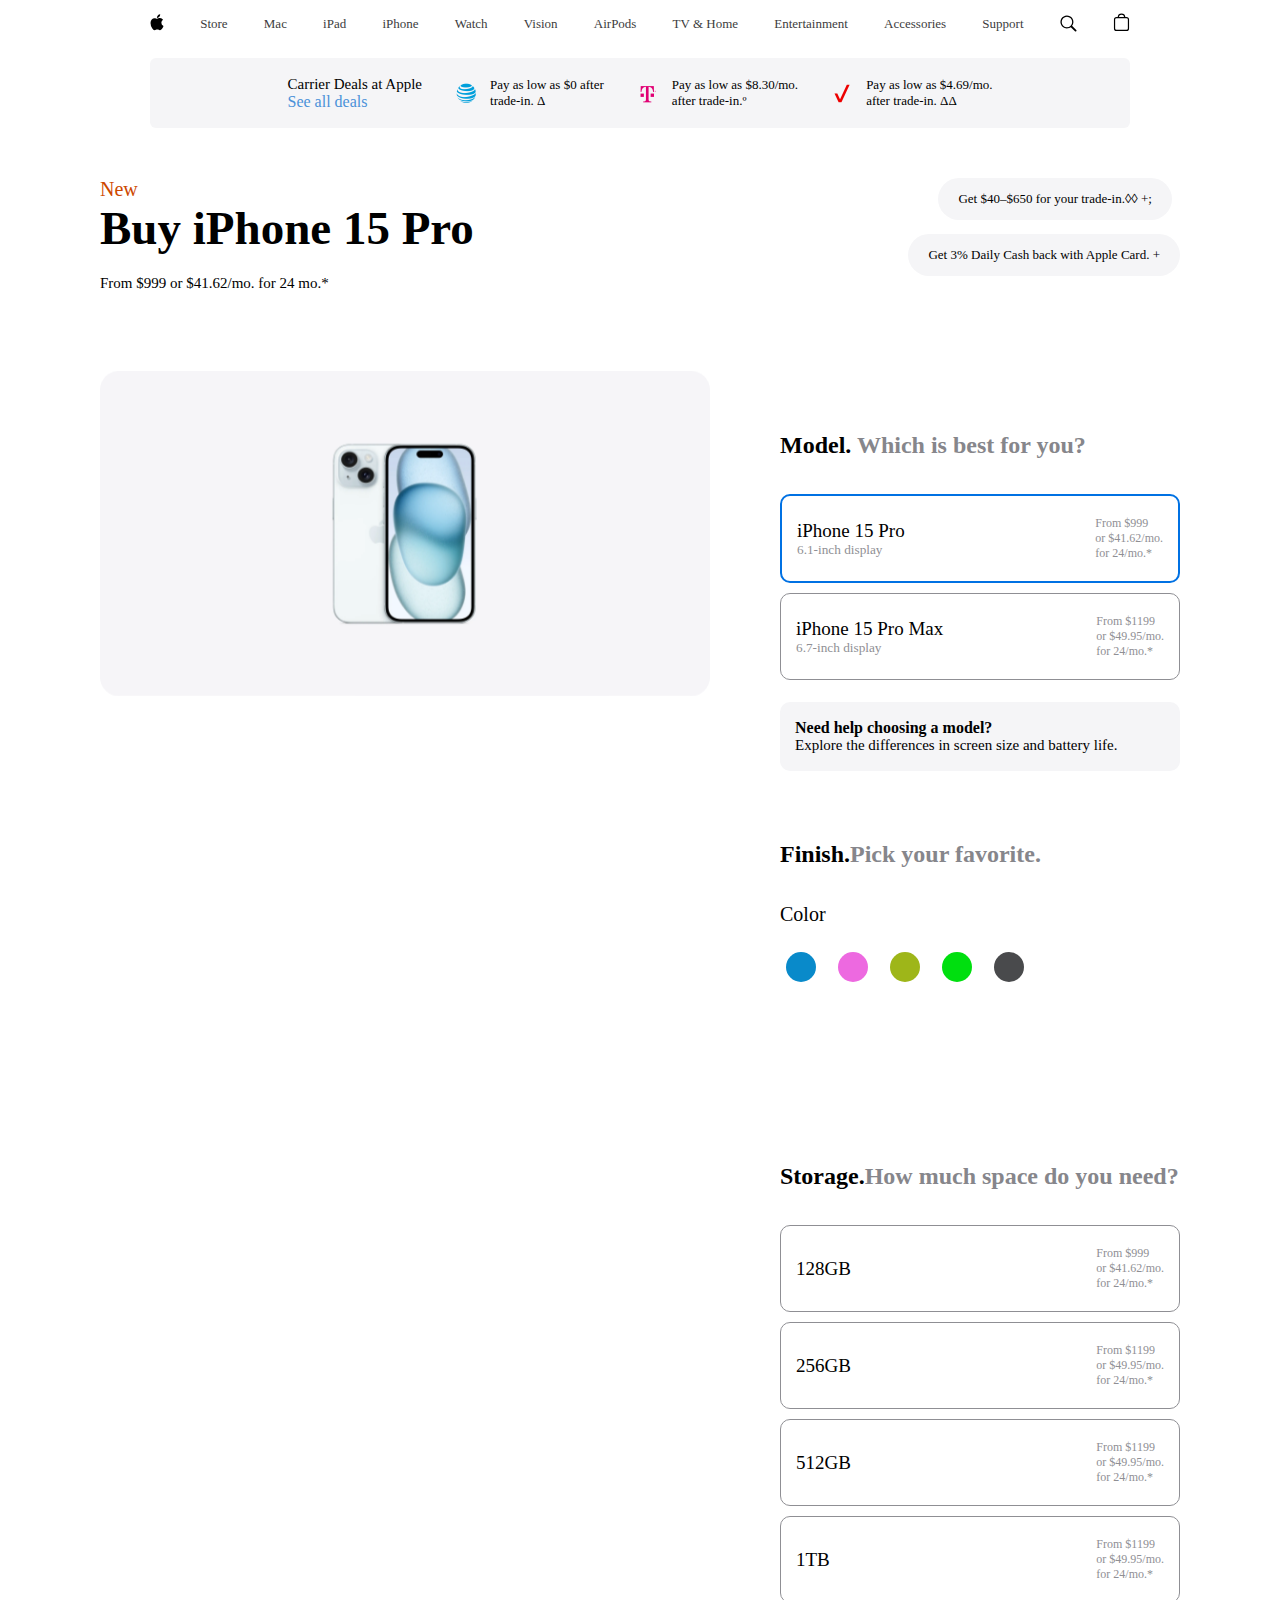
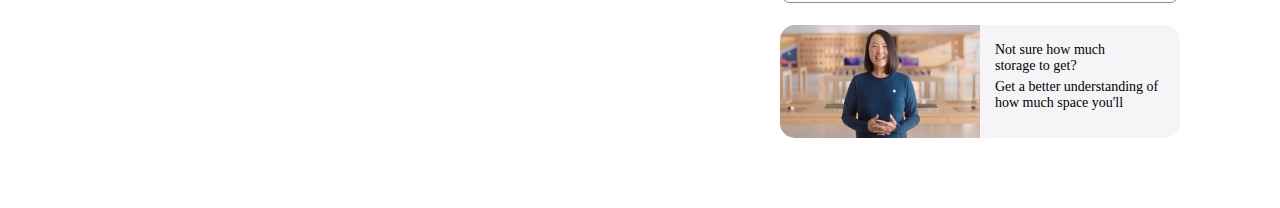
==== index.html @ b52e672a "first commit" ====
<!DOCTYPE html>
<html lang="en">
<head>
    <meta charset="UTF-8">
    <meta name="viewport" content="width=device-width, initial-scale=1.0">
    <title>Buy iphone</title>
    <link rel="stylesheet" href="./style.css">
</head>
<body>

    

    <header class="header">
        <nav>
            <a href="#"><img src="./img/apple-logo.svg" alt=""></a>
            <a href="#">Store</a>
            <a href="#">Mac</a>
            <a href="#">iPad</a>
            <a href="#">iPhone</a>
            <a href="#">Watch</a>
            <a href="#">Vision</a>
            <a href="#">AirPods</a>
            <a href="#">TV & Home</a>
            <a href="#">Entertainment</a>
            <a href="#">Accessories</a>
            <a href="#">Support</a>
            <a href="#"><img src="./img/search-pic.svg" alt=""></a>
            <a href="#"><img src="./img/korzina.svg" alt=""></a>
        </nav>
        
        <div class="bottom-head">
            
            <div class="head-item">
                <h3>Carrier Deals at Apple</h3>
                <a href="#" class="open">See all deals</a>
            </div>
            
            <div class="head-item">
                <img src="./img/blue ball.png" alt="">
                <p>Pay as low as $0 after<br>trade-in. Δ</p>
            </div>

            <div class="head-item">
                <img src="./img/red T.png" alt="">
                <p>Pay as low as $8.30/mo.<br>after trade-in.º</p>
            </div>
            
            <div class="head-item">
                <img src="./img/red galka.png" alt="">
                <p>Pay as low as $4.69/mo.<br>after trade-in. ΔΔ</p>
            </div>
            
        </div>
    </header>
    <!-- <div class="sticky">
        <div class="fst">
            <h2>iPhone 15</h2>
            <p>From $1199 or $49.95/mo.per month for 24 mo.monthsFootnote*</p>
        </div>
        <div class="snd">
            <a href="#">2-hrhours delivery in most metros</a>
            <a href="#">Free shipping</a>
            <a href="#">Pick up from Store</a>
        </div>
    </div> -->
     <div class="container">
    <main>
       
            <div class="new">
                <div class="new_itm">
                    <h5>New</h5>
                    <h1>Buy iPhone 15 Pro</h1>
                    <p>From $999 or $41.62/mo. for 24 mo.*</p>
                </div>
                <div class="new_itm">
                    <button class="up-btn">Get $40–$650 for your trade-in.◊◊ &plus;;</button> <br>
                    <button class="down-btn">Get 3% Daily Cash back with Apple Card. &plus;</button>
                </div>
            </div>
            <div class="iphones">
                <div class="phones">
                    <img class="phone-item" id="blue" src="./img/iphone-15-blue.webp" alt="">
                    <img class="phone-item unvisible" id="pink" src="./img/iphone-15-pink.webp" alt="">
                    <img class="phone-item unvisible" id="yellow" src="./img/iphone-15-yellow.webp" alt="">
                    <img class="phone-item unvisible" id="green" src="./img/iphone-15-green.webp" alt="">
                    <img class="phone-item unvisible" id="black" src="./img/iphone-15-black.webp" alt="">
                </div>
                <div class="sidebar">
                <h1>Model. <span>Which is best for you?</span></h1>
                    
                    <div class="model-box">
                        <div class="model">
                            <div class="model-item">
                                <h2>iPhone 15 Pro</h2>
                                <h5>6.1-inch display</h5>
                            </div>
                            <div class="model-item">
                                <p>From $999<br>or $41.62/mo.<br>for 24/mo.*</p>
                            </div>
                        </div>
                        <div class="model">
                            <div class="model-item">
                                <h2>iPhone 15 Pro Max</h2>
                                <h5>6.7-inch display</h5>
                            </div>
                            <div class="model-item">
                                <p>From $1199<br>or $49.95/mo.<br>for 24/mo.*</p>
                            </div>
                        </div>  
                        <div class="model">
                            <h3>Need help choosing a model?</h3>
                            <p>Explore the differences in screen size and battery life.</p>
                        </div>
            </div>
            <div class="colors">
            <h1 class="finish">Finish.<span>Pick your favorite.</span></h1>
                    <h2 class="color">Color <span id="display"></span></h2>
                    <div class="colours">
                        <div class="color-box" id="blue-box">
                            <div id="blue" class="color-item"></div>
                        </div>
                        <div class="color-box" id="pink-box">
                            <div id="pink" class="color-item"></div>
                        </div>
                        <div class="color-box" id="yellow-box">
                            <div id="yellow" class="color-item"></div>
                        </div>
                        <div class="color-box" id="green-box">
                            <div id="green" class="color-item"></div>
                        </div>
                        <div class="color-box" id="black-box">
                            <div id="black" class="color-item"></div>
                        </div>
                    </div>
            </div>
            <div class="space">
            <h1>Storage.<span>How much space do you need?</span></h1>
                    <div class="storage-box">
                        <div class="storage">
                            <div class="storage-item">
                                <h2>128GB</h2>
                            </div>
                            <div class="storage-item">
                                <p>From $999<br>or $41.62/mo.<br>for 24/mo.*</p>
                            </div> 
                        </div>
                        <div class="storage">
                            <div class="model-item">
                                <h2>256GB</h2>
                            </div>
                            <div class="storage-item">
                                <p>From $1199<br>or $49.95/mo.<br>for 24/mo.*</p>
                            </div>
                        </div>
                        <div class="storage">
                            <div class="storage-item">
                                <h2>512GB</h2>
                            </div>
                            <div class="storage-item">
                                <p>From $1199<br>or $49.95/mo.<br>for 24/mo.*</p>
                            </div>
                        </div>
                        <div class="storage">

                            <div class="storage-item">
                                <h2>1TB</h2>
                            </div>
                            
                            <div class="storage-item">
                                <p>From $1199<br>or $49.95/mo.<br>for 24/mo.*</p>
                            </div>
                        </div>
                        <div class="ad">
                            <div class="ad-item">
                                <img class="azamat" src="./img/azamatAytaliev.jpg" alt="">
                            </div>
                            <div class="ad-item">
                                <h3>Not sure how much<br>storage to get?</h3>
                                <p>Get а better understanding of how much space you'll</p>
                            </div>
                        </div>
                    </div>
            </div>
          </div>
            </div>
            
         </main>
    

    <script src="./script.js"></script>
</body>
</html>
---- style.css ----
.unvisible {
  display: none;
}

* {
  padding: 0;
  margin: 0;
  box-sizing: border-box;
}

img {
  max-width: 100%;
}

.header {
  margin: 0 auto;
  width: 980px;
}
.header nav {
  display: flex;
  justify-content: space-between;
  align-items: center;
}
.header nav a {
  -webkit-text-decoration: 0;
          text-decoration: 0;
  font-family: SF Pro Display;
  color: rgb(60, 60, 61);
  font-weight: 400;
  font-size: 13px;
  display: flex;
  align-items: center;
}
.header .bottom-head {
  background-color: rgb(245, 245, 247);
  display: flex;
  align-items: center;
  justify-content: center;
  gap: 20px;
  margin-top: 10px;
  border-radius: 6px;
  height: 70px;
}
.header .bottom-head .head-item {
  display: flex;
  align-items: center;
  justify-content: center;
}
.header .bottom-head .head-item h3 {
  font-family: SF Pro Display;
  font-weight: 500;
  font-size: 15px;
}
.header .bottom-head .head-item img {
  transform: scale(0.5);
}
.header .bottom-head .head-item p {
  font-family: SF Pro Display;
  font-weight: lighter;
  font-size: 13px;
}
.header .bottom-head .head-item a {
  -webkit-text-decoration: 0;
          text-decoration: 0;
  font-family: SF Pro Display;
  color: rgb(74, 145, 217);
  font-weight: lighter;
}
.header .bottom-head .head-item a:hover {
  text-decoration: underline;
}
.header .bottom-head .head-item:nth-child(1) {
  display: block;
}

.container {
  width: 100%;
  padding: 0 100px;
}

main {
  margin-top: 50px;
}
main .new {
  display: flex;
  justify-content: space-between;
  padding-bottom: 70px;
}
main .new .new_itm:nth-child(1) h5 {
  font-family: SF Pro Display;
  color: rgb(205, 72, 0);
  font-weight: lighter;
  font-size: 20px;
}
main .new .new_itm:nth-child(1) h1 {
  font-family: SF Pro Display;
  font-size: 47px;
  padding-bottom: 20px;
  font-weight: 600;
}
main .new .new_itm:nth-child(1) p {
  font-family: SF Pro Display;
  font-weight: lighter;
  font-size: 15px;
}
main .new .new_itm:nth-child(2) button {
  cursor: pointer;
  border: 0;
  background-color: rgb(245, 245, 247);
  border-radius: 22px;
  padding-block: 13px;
  font-family: SF Pro Display;
  font-weight: lighter;
  font-size: 13px;
}
main .new .new_itm:nth-child(2) .up-btn {
  padding-inline: 20px;
  margin-bottom: 14px;
  margin-left: 30px;
}
main .new .new_itm:nth-child(2) .down-btn {
  padding-inline: 20px;
}

.iphones {
  display: flex;
}
.iphones .sidebar {
  margin-left: 70px;
  margin-top: 70px;
  width: 880px;
}
.iphones .sidebar h1 {
  font-family: SF Pro Display;
  font-size: 24px;
  padding-bottom: 35px;
}
.iphones .sidebar h1 span {
  color: rgb(134, 134, 139);
}
.iphones .sidebar .model-box {
  display: flex;
  flex-direction: column;
  gap: 10px;
  padding-bottom: 70px;
}
.iphones .sidebar .model-box .model {
  cursor: pointer;
  padding: 20px 15px;
  border: 1px solid rgb(143, 143, 148);
  border-radius: 10px;
  display: flex;
  justify-content: space-between;
  align-items: center;
}
.iphones .sidebar .model-box .model h2 {
  font-family: SF Pro Display;
  font-weight: 500;
  font-size: 19px;
}
.iphones .sidebar .model-box .model h5 {
  font-family: SF Pro Display;
  font-weight: lighter;
  color: rgb(143, 143, 148);
}
.iphones .sidebar .model-box .model p {
  font-family: SF Pro Display;
  font-weight: lighter;
  font-size: 12px;
  color: rgb(143, 143, 148);
}
.iphones .sidebar .model-box .model:nth-child(3) {
  background-color: rgb(245, 245, 247);
  border: 0;
  display: block;
  padding-block: 17px;
  margin-top: 12px;
}
.iphones .sidebar .model-box .model:nth-child(3) h3 {
  font-family: SF Pro Display;
  font-weight: 600;
  font-size: 16px;
}
.iphones .sidebar .model-box .model:nth-child(3) p {
  font-family: SF Pro Display;
  font-weight: lighter;
  font-size: 15px;
  color: black;
}
.iphones .sidebar .model-box .model:nth-child(1) {
  border: 2px solid rgb(0, 113, 227);
}
.iphones .sidebar .color {
  font-family: SF Pro Display;
  color: black;
  font-size: 20px;
  font-weight: 500;
  padding-bottom: 20px;
}
.iphones .sidebar .colours {
  display: flex;
  gap: 10px;
  padding-bottom: 175px;
}
.iphones .sidebar .colours .color-box {
  border: 1px solid rgba(143, 143, 148, 0);
  padding: 5px;
  border-radius: 50%;
  cursor: pointer;
}
.iphones .sidebar .colours .color-box:hover {
  border: 1px solid rgba(143, 143, 148, 0.6);
}
.iphones .sidebar .colours .color-item {
  width: 30px;
  height: 30px;
  border-radius: 50%;
}
.iphones .sidebar .colours #blue {
  background-color: rgb(9, 138, 202);
}
.iphones .sidebar .colours #pink {
  background-color: rgb(237, 105, 224);
}
.iphones .sidebar .colours #yellow {
  background-color: rgb(158, 182, 25);
}
.iphones .sidebar .colours #green {
  background-color: rgb(0, 223, 15);
}
.iphones .sidebar .colours #black {
  background-color: rgb(73, 74, 76);
}
.iphones .storage-box {
  display: flex;
  flex-direction: column;
  gap: 10px;
  padding-bottom: 70px;
}
.iphones .storage-box .storage {
  cursor: pointer;
  padding: 20px 15px;
  border: 1px solid rgb(143, 143, 148);
  border-radius: 10px;
  display: flex;
  justify-content: space-between;
  align-items: center;
}
.iphones .storage-box .storage h2 {
  font-family: SF Pro Display;
  font-weight: 500;
  font-size: 19px;
}
.iphones .storage-box .storage h5 {
  font-family: SF Pro Display;
  font-weight: lighter;
  color: rgb(143, 143, 148);
}
.iphones .storage-box .storage p {
  font-family: SF Pro Display;
  font-weight: lighter;
  font-size: 12px;
  color: rgb(143, 143, 148);
}
.iphones .storage-box .ad {
  cursor: pointer;
  background-color: rgb(245, 245, 247);
  border: 0;
  display: block;
  margin-top: 12px;
  border-radius: 15px;
  display: flex;
}
.iphones .storage-box .ad .azamat {
  width: 200px;
  -o-object-fit: cover;
     object-fit: cover;
  border-top-left-radius: 15px;
  border-bottom-left-radius: 15px;
  display: flex;
}
.iphones .storage-box .ad h3 {
  font-family: SF Pro Display;
  font-weight: 500;
  font-size: 14px;
  padding-top: 17px;
  padding-left: 15px;
}
.iphones .storage-box .ad p {
  font-family: SF Pro Display;
  font-weight: lighter;
  font-size: 14px;
  color: black;
  padding-left: 15px;
  padding-top: 5px;
}

.phones .phone-itm {
  border-radius: 20px;
  transform: scaleY(0.95);
  position: sticky;
  top: 130px;
}
.ad-item{
  width: 200px;
}
.phone-item{
  border-radius: 20px;
  transform: scaleY(0.95);
  position: sticky;
  top: 130px
}
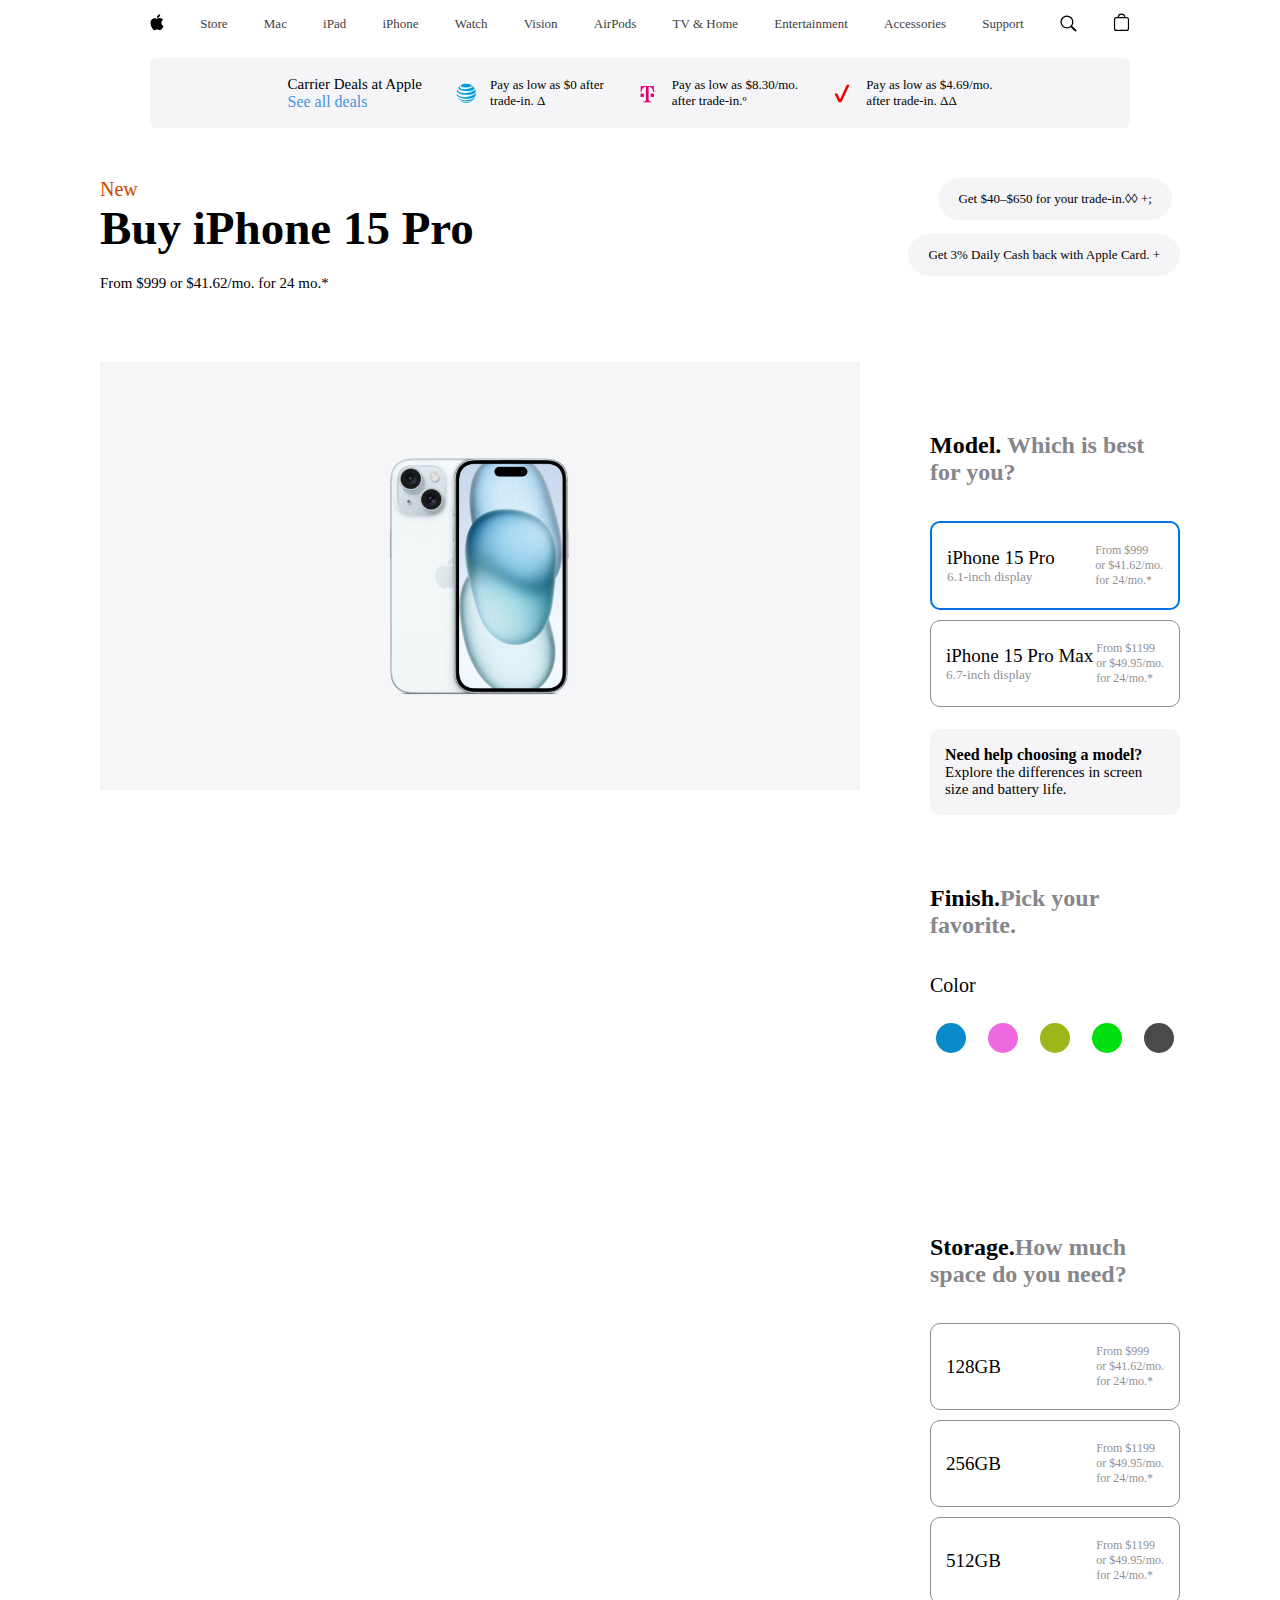
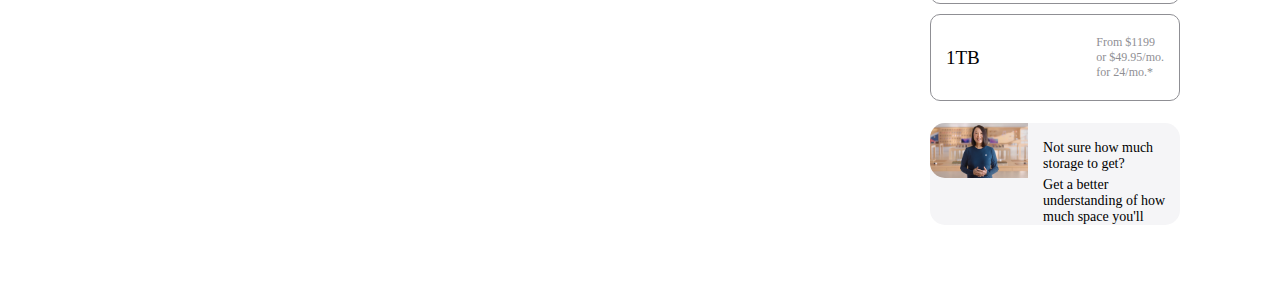
==== commit 1609c660: "updt - mac" ====
--- a/index.html
+++ b/index.html
@@ -14,7 +14,7 @@
         <nav>
             <a href="#"><img src="./img/apple-logo.svg" alt=""></a>
             <a href="#">Store</a>
-            <a href="#">Mac</a>
+            <a href="./mac.html">Mac</a>
             <a href="#">iPad</a>
             <a href="#">iPhone</a>
             <a href="#">Watch</a>
@@ -187,6 +187,6 @@
          </main>
     
 
-    <script src="./script.js"></script>
+    <script src="./mac.js"></script>
 </body>
 </html>--- a/style.css
+++ b/style.css
@@ -301,12 +301,144 @@
   position: sticky;
   top: 130px;
 }
-.ad-item{
-  width: 200px;
-}
-.phone-item{
-  border-radius: 20px;
-  transform: scaleY(0.95);
-  position: sticky;
-  top: 130px
-}
+
+.wrapper {
+  width: 1200px;
+  margin: 0 auto;
+  font-family: SF Pro Display;
+}
+.wrapper .main-h1 {
+  padding-top: 70px;
+  text-align: center;
+  padding-bottom: 25px;
+  color: #000;
+  text-align: center;
+  font-size: 48px;
+  font-style: normal;
+  font-weight: 700;
+}
+.wrapper .descript {
+  width: 1008px;
+  margin: 0 auto;
+  text-align: center;
+  color: #000;
+  text-align: center;
+  font-size: 18px;
+  font-style: normal;
+  font-weight: 500;
+  line-height: normal;
+  padding-bottom: 65px;
+}
+
+.mac {
+  display: flex;
+  justify-content: center;
+  align-items: center;
+  gap: 75px;
+}
+.mac .mac-photo {
+  width: 312px;
+  height: 290px;
+  background-image: url(../img/mac-gray.png);
+  background-repeat: no-repeat;
+  background-position: center;
+  background-size: cover;
+  margin-bottom: 60px;
+  transition: 0.7s ease;
+}
+.mac .mac-item:last-child h1 {
+  color: #000;
+  text-align: center;
+  font-size: 48px;
+  font-style: normal;
+  font-weight: 700;
+  line-height: normal;
+}
+.mac .mac-item:last-child h3 {
+  color: #0071E3;
+  font-size: 24px;
+  font-style: normal;
+  font-weight: 700;
+  line-height: normal;
+  padding-bottom: 48px;
+}
+.mac .mac-item:last-child h2 {
+  color: #000;
+  font-size: 48px;
+  font-style: normal;
+  font-weight: 700;
+  line-height: normal;
+}
+
+.btns {
+  display: flex;
+  gap: 10px;
+  justify-content: center;
+}
+.btns button {
+  cursor: pointer;
+  width: 153px;
+  height: 40px;
+  border: 2px solid #0071E3;
+  border-radius: 10px;
+  background: #0071E3;
+  color: #FFF;
+  text-align: center;
+  font-size: 16px;
+  font-style: normal;
+  font-weight: 500;
+  line-height: normal;
+  transition: 0.2s ease;
+}
+.btns .active-btn {
+  border: 0;
+  background: #CFE7FF;
+  color: #797979;
+  text-align: center;
+  font-size: 16px;
+  font-style: normal;
+  font-weight: 500;
+  line-height: normal;
+}
+
+.memory {
+  margin-top: 40px;
+  display: flex;
+  gap: 7px;
+  flex-direction: column;
+  margin-bottom: 100px;
+}
+
+.memory-item {
+  cursor: pointer;
+  padding: 18px 20px;
+  display: flex;
+  align-items: center;
+  justify-content: space-between;
+  border-radius: 10px;
+  width: 321px;
+  height: 57px;
+  border: 2px solid #CFE7FF;
+  margin: 0 auto;
+  box-shadow: 0 0 4px rgba(0, 128, 255, 0.2745098039);
+  transition: 0.2 ease;
+}
+.memory-item h1 {
+  color: #000;
+  font-size: 18px;
+  font-style: normal;
+  font-weight: 600;
+  line-height: normal;
+}
+.memory-item h3 {
+  color: #000;
+  font-size: 14px;
+  font-style: normal;
+  font-weight: 600;
+  line-height: normal;
+}
+
+.active-mem {
+  border: 2px solid #007FFF;
+  box-shadow: 0 0 4px rgba(0, 128, 255, 0.2745098039);
+}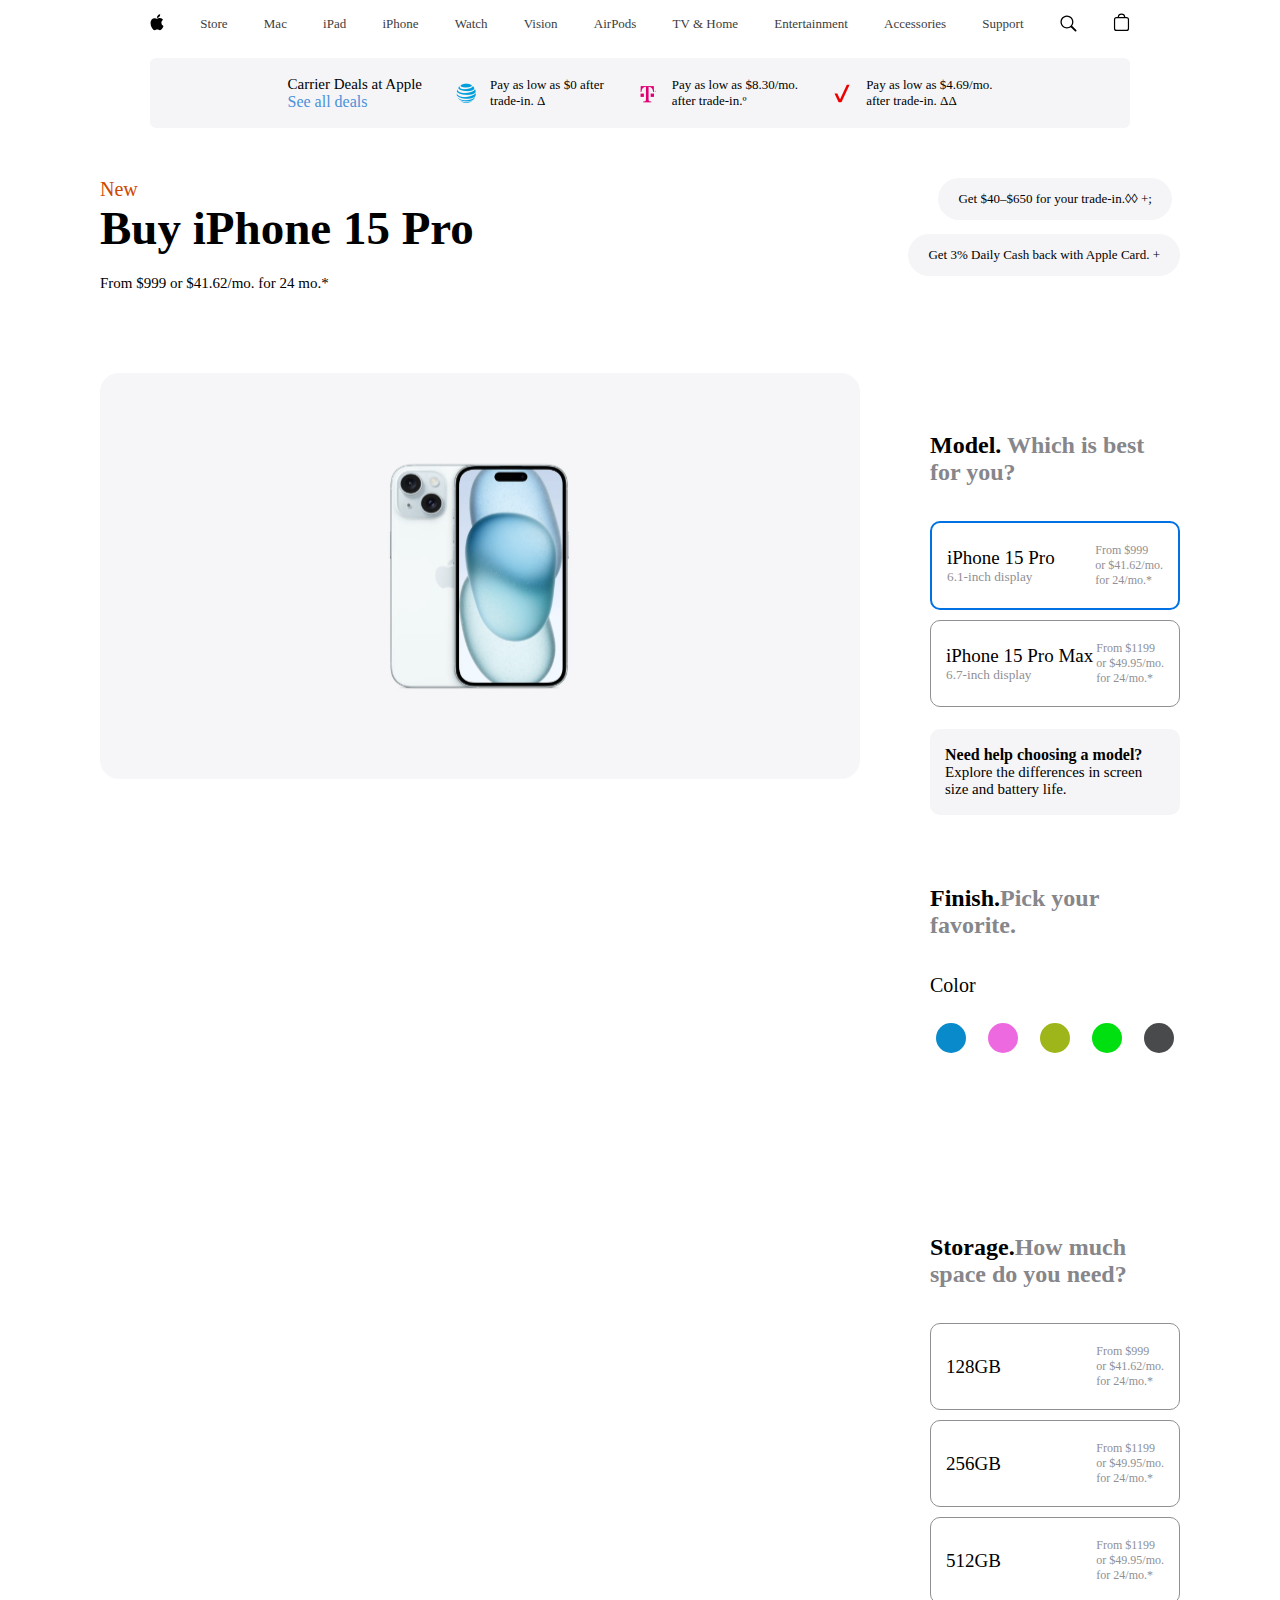
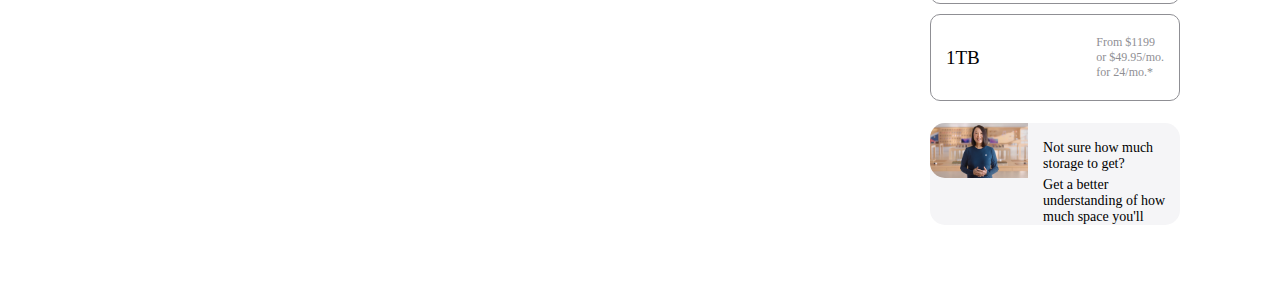
==== commit 6fb978f7: "Moda window" ====
--- a/index.html
+++ b/index.html
@@ -4,6 +4,9 @@
     <meta charset="UTF-8">
     <meta name="viewport" content="width=device-width, initial-scale=1.0">
     <title>Buy iphone</title>
+
+    
+
     <link rel="stylesheet" href="./style.css">
 </head>
 <body>
@@ -185,8 +188,171 @@
             </div>
             
          </main>
-    
-
-    <script src="./mac.js"></script>
+         
+
+
+
+         <div class="trade-in-bg close">
+            <div class="trade-in">
+                <div class="cross">
+                    <svg width="21" height="21" class="as-svgicon as-svgicon-close as-svgicon-tiny as-svgicon-closetiny"
+                        role="img" aria-hidden="true">
+                        <path fill="none" d="M0 0h21v21H0z"></path>
+                        <path
+                            d="m12.12 10 4.07-4.06a1.5 1.5 0 1 0-2.11-2.12L10 7.88 5.94 3.81a1.5 1.5 0 1 0-2.12 2.12L7.88 10l-4.07 4.06a1.5 1.5 0 0 0 0 2.12 1.51 1.51 0 0 0 2.13 0L10 12.12l4.06 4.07a1.45 1.45 0 0 0 1.06.44 1.5 1.5 0 0 0 1.06-2.56Z">
+                        </path>
+                    </svg>
+                </div>
+                <div class="content">
+                    <div class="top-content">
+                        <h1 class="up-h1">Incredible carrier deals?<br>We’ve got ‘em right here. 😎</h1>
+                        <p class="up-p">When you buy your new iPhone from Apple, you can still get a sweet carrier deal.
+                            Just select your
+                            trade-in to see how much you can save. Have questions? No worries, <br><a href="#">our iPhone
+                                Specialists are here to help.</a></p>
+    
+                        <div class="sponsors">
+                            <img src="./img/AT&T.png" alt="">
+                            <img src="./img/T MOBILE.png" alt="">
+                            <img src="./img/verizon.png" alt="">
+                        </div>
+    
+                        <h3 class="choose">Choose a trade-in</h3>
+                        <select class="drop-menu">
+                            <option value="iPhone 12 Pro">iPhone 12 Pro</option>
+                            <option value="iPhone 12 Pro Max">iPhone 12 Pro Max</option>
+                            <option value="Galaxy S23">Galaxy S23</option>
+                            <option value="Galaxy S23 Ultra">Galaxy S23 Ultra</option>
+                            <option value="iPhone 13 Pro Max">iPhone 13 Pro Max</option>
+                            <option value="iPhone 13 Pro">iPhone 13 Pro</option>
+                            <option value="OnePlus 10T Pro">OnePlus 10T Pro</option>
+                            <option value="Google Pixel 8 Pro">Google Pixel 8 Pro</option>
+                        </select>
+                        <h2>For existing and new AT&T customers</h2>
+                    </div>
+    
+    
+                    
+                    <div class="accord-bg">
+    
+                        <div class="accordeon">
+                            <div class="question">
+                                <h1>iPhone 15 Pro</h1>
+                                <svg class="arrow-que" viewBox="0 0 17 8.85" role="img" aria-hidden="true"
+                                    width="30px" height="30px">
+                                    <path fill="none" d="M0 0h35v35H0z"></path>
+                                    <path d="M15 1.13 8.5 7.72 2 1.13"
+                                        style="fill:none;stroke:#86868b;stroke-linecap:round;stroke-linejoin:round;stroke-width:2.25px">
+                                    </path>
+                                </svg>
+                            </div>
+    
+                            <div class="answer">
+                                <div class="answer-item">
+                                    <h1 class="cost-h1">Cost</h1>
+    
+                                    <div class="cost-item">
+                                        <h2 class="name-model">iPhone 15 Pro</h2>
+    
+                                        <h2 class="from">From $0.00/mo. <br> over 36 mo. after trade-in Δ</h2>
+                                        <p class="from-p">Up to three monthly payments of $27.75 before AT&T bill credits begin</p>
+                                    
+                                        <h2 class="price-model">$999.00</h2>
+                                        <span class="price-span">Total amount financed at 0% APR</span>
+                                        <p class="price-p">This is the total cost of your new iPhone before AT&T bill credits.</p>
+                                    </div>
+                                </div>
+    
+                                <div class="answer-item">
+                                    <h1 class="credit-h1">Credits and Discounts</h1>
+    
+                                    <div class="credit-item">
+                                        <h2 class="credit-price">$999.00</h2>
+                                        <span class="credit-span">Total bill credits for: iPhone 13 Pro</span>
+    
+                                        <p class="credit-p">
+                                            Bill credits will be applied to your AT&T bill over 36 months and will begin within three bill cycles. If you have any questions about your billing, contact AT&T.
+                                        </p>
+                                    </div>
+                                </div>
+    
+                                <div class="answer-item">
+                                    <h1 class="deal-h1">How to Get<br>this Deal</h1>
+    
+                                    <div class="deal-item">
+                                        <p>1. Trade in an eligible smartphone.</p>
+                                        <p>2. Select AT&T Installment Plans as your monthly payment option — available</p>
+                                        <p>3. Activate with an eligible AT&T rate plan.</p>
+                                    </div>
+                                </div>
+                            </div>
+                        </div>
+    
+    
+                        <div class="accordeon accordeon-last">
+                            <div class="question">
+                                <h1>iPhone 15 Pro Max</h1>
+                                <svg class="arrow-que" viewBox="0 0 17 8.85" role="img" aria-hidden="true"
+                                    width="30px" height="30px">
+                                    <path fill="none" d="M0 0h35v35H0z"></path>
+                                    <path d="M15 1.13 8.5 7.72 2 1.13"
+                                        style="fill:none;stroke:#86868b;stroke-linecap:round;stroke-linejoin:round;stroke-width:2.25px">
+                                    </path>
+                                </svg>
+                            </div>
+    
+                            <div class="answer">
+                                <div class="answer-item">
+                                    <h1 class="cost-h1">Cost</h1>
+    
+                                    <div class="cost-item">
+                                        <h2 class="name-model">iPhone 15 Pro Max</h2>
+    
+                                        <h2 class="from">From $5.53/mo. <br> over 36 mo. after trade-in Δ</h2>
+                                        <p class="from-p">Up to three monthly payments of $27.75 before AT&T bill credits begin</p>
+                                    
+                                        <h2 class="price-model">$1199.00</h2>
+                                        <span class="price-span">Total amount financed at 0% APR</span>
+                                        <p class="price-p">This is the total cost of your new iPhone before AT&T bill credits.</p>
+                                    </div>
+                                </div>
+    
+                                <div class="answer-item">
+                                    <h1 class="credit-h1">Credits and Discounts</h1>
+    
+                                    <div class="credit-item">
+                                        <h2 class="credit-price">$1000.00</h2>
+                                        <span class="credit-span">Total bill credits for: iPhone 13 Pro</span>
+    
+                                        <p class="credit-p">
+                                            Bill credits will be applied to your AT&T bill over 36 months and will begin within three bill cycles. If you have any questions about your billing, contact AT&T.
+                                        </p>
+                                    </div>
+                                </div>
+    
+                                <div class="answer-item">
+                                    <h1 class="deal-h1">How to Get<br>this Deal</h1>
+    
+                                    <div class="deal-item">
+                                        <p>1. Trade in an eligible smartphone.</p>
+                                        <p>2. Select AT&T Installment Plans as your monthly payment option — available</p>
+                                        <p>3. Activate with an eligible AT&T rate plan.</p>
+                                    </div>
+                                </div>
+                            </div>
+                        </div>
+    
+                        <p class="long-text">
+                            ∆ AT&T iPhone 15 Special Deal: Monthly price reflects net monthly payment, after application of AT&T trade-in credit applied over 36 months with purchase of an iPhone 15 Pro, iPhone 15 Pro Max, iPhone 15, or iPhone 15 Plus and trade-in of eligible smartphone. Receive credit with purchase of an iPhone 15 Pro or iPhone 15 Pro Max of either $1000, $830, or $350 (based upon the model and condition of your trade-in smartphone). Receive credit with purchase of an iPhone 15 or iPhone 15 Plus of either $800 or $350 (based upon the model and condition of your trade-in smartphone). Max bill credits will not exceed the cost of the device. Requires upgrade of an existing line or activation of a new line and purchase of a new iPhone 15 Pro, iPhone 15 Pro Max, iPhone 15, or iPhone 15 Plus on qualifying 36 month 0% APR installment plan, subject to carrier credit qualification. AT&T Installment Plan with Next Up is not eligible for this promotion. $0 down for well qualified customers only, or down payment may be required and depends on a variety of factors. Tax on full retail price due at sale. Requires activation on eligible unlimited plan. If you cancel eligible wireless service, credits will stop and you will owe the remaining device balance. Activation/Upgrade Fee: $35. Trade in device may not be on existing installment plan. Bill credits are applied as a monthly credit over the 36 month installment plan. Credits start within 3 bills. Will receive catchup credits once credits start. Wireless line must be on an installment agreement, active, and in good standing for 30 days to qualify. Installment agreement starts when device is shipped. To get all credits, device must remain on agreement for entire term and you must keep eligible service on device for entire installment term. Limited time offer; subject to change. Limits: one trade-in per qualifying purchase and one credit per line. May not be combinable with other offers, discounts, or credits. Purchase, financing, other limits, and restrictions apply. Price for iPhone 15 and iPhone 15 Plus includes $30 AT&T connectivity discount. Activation required. <br><br>
+                            ◊◊ Trade‑in values will vary based on the condition, year, and configuration of your eligible trade‑in device. Not all devices are eligible for credit. You must be at least the age of majority to be eligible to trade in for credit or for an Apple Gift Card. Trade‑in value may be applied toward qualifying new device purchase, or added to an Apple Gift Card. Actual value awarded is based on receipt of a qualifying device matching the description provided when estimate was made. Sales tax may be assessed on full value of a new device purchase. In‑store trade‑in requires presentation of a valid photo ID (local law may require saving this information). Offer may not be available in all stores, and may vary between in-store and online trade‑in. Some stores may have additional requirements. Apple or its trade‑in partners reserve the right to refuse, cancel, or limit quantity of any trade‑in transaction for any reason. More details are available from Apple’s trade‑in partner for trade‑in and recycling of eligible devices. Restrictions and limitations may apply.
+                        </p>
+                    </div>
+                </div>
+            </div>
+        </div>
+    
+
+        </div>
+    <script src="./script.js"></script>
 </body>
-</html>+</html>
--- a/style.css
+++ b/style.css
@@ -1,3 +1,7 @@
+@font-face {
+  font-family: "Gilroy";
+  src: local("Gilroy Regular"), local("Gilroy-Regular"), url(./font/Gilroy-Regular.ttf) format("truetype"), url(./font/Gilroy-Bold.ttf) format("truetype");
+}
 .unvisible {
   display: none;
 }
@@ -295,11 +299,12 @@
   padding-top: 5px;
 }
 
-.phones .phone-itm {
+.phones .phone-item {
   border-radius: 20px;
   transform: scaleY(0.95);
   position: sticky;
   top: 130px;
+  height: auto;
 }
 
 .wrapper {
@@ -313,6 +318,7 @@
   padding-bottom: 25px;
   color: #000;
   text-align: center;
+  font-family: Gilroy;
   font-size: 48px;
   font-style: normal;
   font-weight: 700;
@@ -323,6 +329,7 @@
   text-align: center;
   color: #000;
   text-align: center;
+  font-family: Gilroy;
   font-size: 18px;
   font-style: normal;
   font-weight: 500;
@@ -339,7 +346,7 @@
 .mac .mac-photo {
   width: 312px;
   height: 290px;
-  background-image: url(../img/mac-gray.png);
+  background-image: url(./img/mac-gray.png);
   background-repeat: no-repeat;
   background-position: center;
   background-size: cover;
@@ -349,6 +356,7 @@
 .mac .mac-item:last-child h1 {
   color: #000;
   text-align: center;
+  font-family: Gilroy;
   font-size: 48px;
   font-style: normal;
   font-weight: 700;
@@ -356,6 +364,7 @@
 }
 .mac .mac-item:last-child h3 {
   color: #0071E3;
+  font-family: Gilroy;
   font-size: 24px;
   font-style: normal;
   font-weight: 700;
@@ -364,6 +373,7 @@
 }
 .mac .mac-item:last-child h2 {
   color: #000;
+  font-family: Gilroy;
   font-size: 48px;
   font-style: normal;
   font-weight: 700;
@@ -395,6 +405,7 @@
   background: #CFE7FF;
   color: #797979;
   text-align: center;
+  font-family: Gilroy;
   font-size: 16px;
   font-style: normal;
   font-weight: 500;
@@ -425,6 +436,7 @@
 }
 .memory-item h1 {
   color: #000;
+  font-family: Gilroy;
   font-size: 18px;
   font-style: normal;
   font-weight: 600;
@@ -432,6 +444,7 @@
 }
 .memory-item h3 {
   color: #000;
+  font-family: Gilroy;
   font-size: 14px;
   font-style: normal;
   font-weight: 600;
@@ -441,4 +454,234 @@
 .active-mem {
   border: 2px solid #007FFF;
   box-shadow: 0 0 4px rgba(0, 128, 255, 0.2745098039);
+}
+
+.trade-in-bg {
+  background-color: rgba(0, 0, 0, 0.45);
+  display: none;
+  position: absolute;
+  top: 0px;
+  left: 0px;
+  width: 100%;
+  z-index: 1;
+  justify-content: center;
+  align-items: center;
+  padding-top: 50px;
+  padding-bottom: 50px;
+}
+.trade-in-bg .cross {
+  cursor: pointer;
+  margin: 15px 0 0 15px;
+  width: 35px;
+  height: 35px;
+  padding: 5px;
+  background-color: rgb(232, 232, 237);
+  border-radius: 50%;
+  display: flex;
+  align-items: center;
+  justify-content: center;
+}
+.trade-in-bg .trade-in {
+  background-color: white;
+  width: 820px;
+  border-radius: 20px;
+  overflow-y: auto;
+  margin-bottom: 60vh;
+}
+.trade-in-bg .trade-in .top-content {
+  text-align: center;
+  padding: 35px 80px 65px 80px;
+}
+.trade-in-bg .trade-in .top-content .up-h1 {
+  font-family: SF Pro Display;
+  font-size: 40px;
+  padding-bottom: 15px;
+}
+.trade-in-bg .trade-in .top-content .up-p {
+  font-family: SF Pro Display;
+  font-weight: lighter;
+  font-size: 18px;
+  padding-bottom: 30px;
+}
+.trade-in-bg .trade-in .top-content .up-p a {
+  color: #007FFF;
+  -webkit-text-decoration: 0;
+          text-decoration: 0;
+}
+.trade-in-bg .trade-in .top-content .sponsors {
+  display: flex;
+  justify-content: center;
+  gap: 20px;
+  padding-bottom: 40px;
+}
+.trade-in-bg .trade-in .top-content .sponsors img {
+  width: 110px;
+}
+.trade-in-bg .trade-in .top-content .choose {
+  font-size: 14px;
+  font-family: SF Pro Display;
+  color: #797979;
+  text-align: left;
+  font-weight: lighter;
+  padding-left: 60px;
+}
+.trade-in-bg .trade-in .top-content .drop-menu {
+  cursor: pointer;
+  width: 550px;
+  border: 1px solid #000;
+  border-radius: 12px;
+  display: flex;
+  justify-content: space-between;
+  align-items: center;
+  margin: 0 auto;
+  padding: 10px 15px;
+  font-family: SF Pro Display;
+  font-size: 23px;
+}
+.trade-in-bg .trade-in .top-content h2 {
+  font-family: SF Pro Display;
+  font-weight: 500;
+  padding-top: 70px;
+}
+
+.accord-bg {
+  background-color: rgb(245, 245, 247);
+  padding: 60px 80px;
+}
+.accord-bg .accordeon .question {
+  cursor: pointer;
+  display: flex;
+  justify-content: space-between;
+  align-items: center;
+  padding-bottom: 20px;
+  border-bottom: 1px solid rgba(121, 121, 121, 0.4274509804);
+}
+.accord-bg .accordeon .question h1 {
+  font-family: SF Pro Display;
+  font-size: 25px;
+  font-weight: 500;
+}
+.accord-bg .accordeon .question svg {
+  transition: 0.3s ease;
+}
+.accord-bg .accordeon .answer {
+  max-height: 0;
+  visibility: hidden;
+  opacity: 0;
+  transition: max-height 0.5s ease, visibility 0.1s ease, opacity 0.1s ease;
+}
+.accord-bg .accordeon .answer .answer-item {
+  display: flex;
+  padding-top: 25px;
+  border-bottom: 1px solid rgba(121, 121, 121, 0.4274509804);
+}
+.accord-bg .accordeon .answer .answer-item .cost-h1 {
+  font-family: SF Pro Display;
+  font-size: 20px;
+  font-weight: lighter;
+  width: 170px;
+}
+.accord-bg .accordeon .answer .answer-item .cost-item {
+  display: flex;
+  flex-direction: column;
+  font-family: SF Pro Display;
+}
+.accord-bg .accordeon .answer .answer-item .cost-item .name-model {
+  font-size: 23px;
+  padding-bottom: 25px;
+  font-weight: 500;
+}
+.accord-bg .accordeon .answer .answer-item .cost-item .from {
+  font-size: 23px;
+  padding-bottom: 5px;
+  font-weight: 500;
+}
+.accord-bg .accordeon .answer .answer-item .cost-item .from-p {
+  color: #797979;
+  font-size: 14px;
+  padding-bottom: 25px;
+}
+.accord-bg .accordeon .answer .answer-item .cost-item .price-model {
+  font-family: SF Pro Display;
+  font-size: 23px;
+  font-weight: 500;
+}
+.accord-bg .accordeon .answer .answer-item .cost-item .price-span {
+  color: #000;
+  font-size: 14px;
+  padding-bottom: 8px;
+}
+.accord-bg .accordeon .answer .answer-item .cost-item .price-p {
+  color: #797979;
+  font-size: 14px;
+  padding-bottom: 25px;
+}
+.accord-bg .accordeon .answer .answer-item .credit-h1 {
+  font-family: SF Pro Display;
+  font-size: 20px;
+  font-weight: lighter;
+  width: 300px;
+}
+.accord-bg .accordeon .answer .answer-item .credit-item {
+  display: flex;
+  flex-direction: column;
+  font-family: SF Pro Display;
+}
+.accord-bg .accordeon .answer .answer-item .credit-item .credit-price {
+  font-family: SF Pro Display;
+  font-size: 23px;
+  font-weight: 500;
+  padding-bottom: 5px;
+}
+.accord-bg .accordeon .answer .answer-item .credit-item .credit-span {
+  color: #000;
+  font-size: 16px;
+  padding-bottom: 10px;
+}
+.accord-bg .accordeon .answer .answer-item .credit-item .credit-p {
+  color: #797979;
+  font-size: 14px;
+  padding-bottom: 25px;
+}
+.accord-bg .accordeon .answer .answer-item .deal-h1 {
+  font-family: SF Pro Display;
+  font-size: 20px;
+  font-weight: lighter;
+  width: 170px;
+}
+.accord-bg .accordeon .answer .answer-item .deal-item {
+  display: flex;
+  flex-direction: column;
+  font-family: SF Pro Display;
+}
+.accord-bg .accordeon .answer .answer-item .deal-item p {
+  color: #797979;
+  font-size: 16px;
+  padding-bottom: 10px;
+}
+.accord-bg .accordeon .answer .answer-item .deal-item p:last-child {
+  padding-bottom: 25px;
+}
+
+.accordeon-last {
+  padding-top: 50px;
+}
+
+.long-text {
+  padding-top: 30px;
+  font-family: SF Pro Display;
+  color: #797979;
+  font-size: 14px;
+  padding-bottom: 10px;
+}
+
+.arrow-active {
+  transform: rotateX(180deg);
+}
+
+.active-answer {
+  max-height: -moz-fit-content !important;
+  max-height: fit-content !important;
+  visibility: visible !important;
+  opacity: 1 !important;
 }